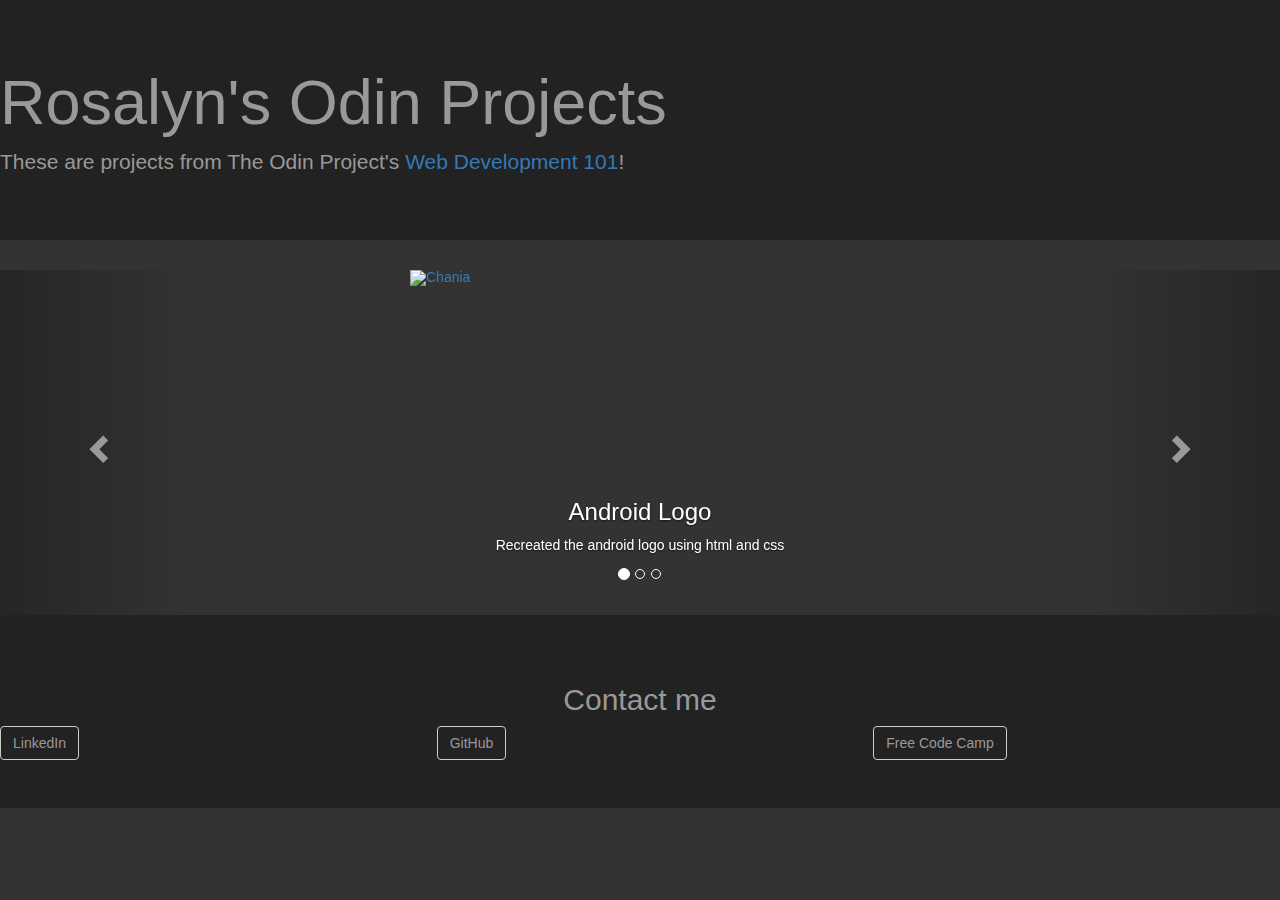
==== index.html @ 5a9f5257 "added index.html for github pages" ====
<!DOCTYPE html>
<html>
<head>
  <title>Rosalyn's Odin Projects</title>
  <link rel="stylesheet" href="https://maxcdn.bootstrapcdn.com/bootstrap/3.3.7/css/bootstrap.min.css">
  <link rel="stylesheet" href="index.css">
</head>
<body>
  <div class="jumbotron">
    <a name="about"></a>
    <h1>Rosalyn's Odin Projects</h1>
    <p>
      These are projects from The Odin Project's<a href='https://www.theodinproject.com/courses/web-development-101' target='_blank'> Web Development 101</a>!
    </p>
  </div>
  <div id="myCarousel" class="carousel slide" data-ride="carousel">
    <a name="portfolio"></a>
    <!-- Indicators -->
    <ol class="carousel-indicators">
      <li data-target="#myCarousel" data-slide-to="0" class="active"></li>
      <li data-target="#myCarousel" data-slide-to="1"></li>
      <li data-target="#myCarousel" data-slide-to="2"></li>
    </ol>

    <!-- Wrapper for slides -->
    <div class="carousel-inner" role="listbox">
      <div class="item active">
        <a href='./android_logo/android.html' target='_blank'>
          <img class="img-responsive center-block" src="https://cloud.githubusercontent.com/assets/4175038/10569415/91d0e8aa-75da-11e5-8e01-46bbf9f18576.png" alt="Chania" width="460" height="345">
          <div class="carousel-caption">
            <h3>Android Logo</h3>
            <p>Recreated the android logo using html and css</p>
          </div>
        </a>
      </div>

      <div class="item">
        <a href='./etch_a_sketch/index.html'>
          <img class="img-responsive center-block" src="https://cloud.githubusercontent.com/assets/4175038/10569417/95b2639a-75da-11e5-82be-3dcb3bb8c287.png" alt="Chania" width="460" height="345">
          <div class="carousel-caption">
            <h3>Etch a Sketch</h3>
            <p>Created a basic etch a sketch using html, css, and jquery</p>
          </div>
        </a>
      </div>

      <div class="item">
        <a href='./google_homepage/index.html'>
          <img class="img-responsive center-block" src="https://cloud.githubusercontent.com/assets/4175038/10569418/99cf8930-75da-11e5-8f45-c559a32623e7.png" alt="Flower" width="460" height="345">
          <div class="carousel-caption">
            <h3>Google Page</h3>
            <p>Recreated the google page using html and css</p>
          </div>
        </a>
      </div>
    </div>

    <!-- Left and right controls -->
    <a class="left carousel-control" href="#myCarousel" role="button" data-slide="prev">
      <span class="glyphicon glyphicon-chevron-left" aria-hidden="true"></span>
      <span class="sr-only">Previous</span>
    </a>
    <a class="right carousel-control" href="#myCarousel" role="button" data-slide="next">
      <span class="glyphicon glyphicon-chevron-right" aria-hidden="true"></span>
      <span class="sr-only">Next</span>
    </a>
  </div>
  <div class='jumbotron'>
    <a name='contact'></a>
    <h2 class='text-center'>Contact me</h2>
    <div class='row'>
      <div class='col-md-4'>
        <a role='button' class='btn btn-default' href='https://www.linkedin.com/in/rosalyngoh
          ' target='_blank'>LinkedIn</a>
      </div>
      <div class='col-md-4'>
        <a role='button' class='btn btn-default' href='https://www.github.com/Simmiah' target='_blank'>GitHub</a>
      </div>
      <div class='col-md-4'>
        <a role='button' class='btn btn-default' href='https://freecodecamp.com/simmiah' target='_blank'>Free Code Camp</a>
      </div>
    </div>
  </div>
</div>
    <script src="https://ajax.googleapis.com/ajax/libs/jquery/3.2.1/jquery.min.js"></script>
    <script src="https://maxcdn.bootstrapcdn.com/bootstrap/3.3.7/js/bootstrap.min.js"></script>
</body>
</html>
---- index.css ----
body {
  background-color: #333;
}

.jumbotron {
  background-color: #222;
  color: #999;
}

.btn {
  background-color: #222;
  color: #999;
}
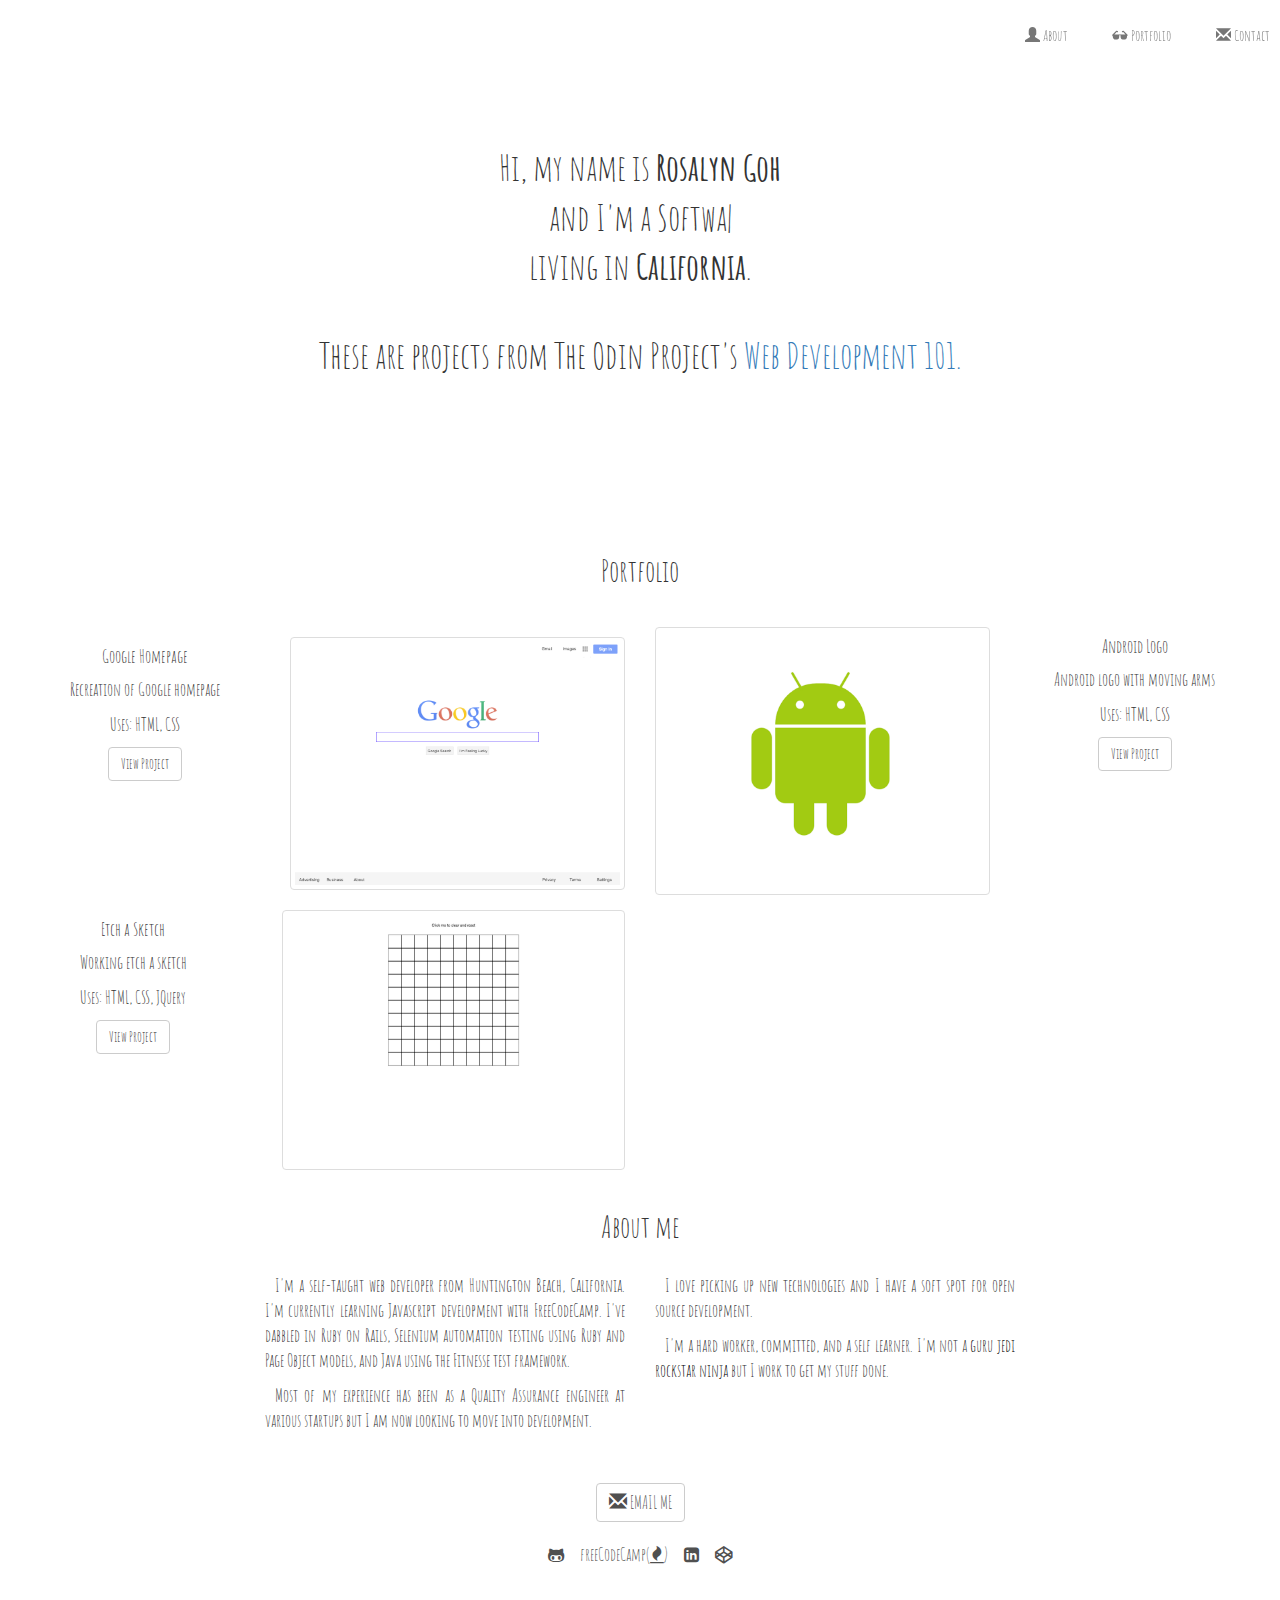
==== commit f41e406d: "updated all of main landing page" ====
--- a/index.html
+++ b/index.html
@@ -1,88 +1,134 @@
 <!DOCTYPE html>
 <html>
 <head>
-  <title>Rosalyn's Odin Projects</title>
-  <link rel="stylesheet" href="https://maxcdn.bootstrapcdn.com/bootstrap/3.3.7/css/bootstrap.min.css">
+  <meta charset="utf-8">
+  <meta http-equiv="X-UA-Compatible" content="IE=edge">
+  <meta name="viewport" content="width=device-width, initial-scale=1">
+  <!-- Bootstrap 3.3.7 -->
+  <link rel="stylesheet" href="https://maxcdn.bootstrapcdn.com/bootstrap/3.3.7/css/bootstrap.min.css" integrity="sha384-BVYiiSIFeK1dGmJRAkycuHAHRg32OmUcww7on3RYdg4Va+PmSTsz/K68vbdEjh4u" crossorigin="anonymous">
+  <link rel="stylesheet" href="https://cdnjs.cloudflare.com/ajax/libs/font-awesome/4.7.0/css/font-awesome.min.css">
+  <link href="https://fonts.googleapis.com/css?family=Amatic+SC" rel="stylesheet">
   <link rel="stylesheet" href="index.css">
+  <title>Rosalyn Goh Odin Projects</title>
 </head>
 <body>
-  <div class="jumbotron">
-    <a name="about"></a>
-    <h1>Rosalyn's Odin Projects</h1>
-    <p>
-      These are projects from The Odin Project's<a href='https://www.theodinproject.com/courses/web-development-101' target='_blank'> Web Development 101</a>!
-    </p>
+  <nav class="navbar navbar-default navbar-fixed-top">
+    <!-- Brand and toggle get grouped for better mobile display -->
+    <div class="navbar-header">
+      <button type="button" class="navbar-toggle collapsed" data-toggle="collapse" data-target="#navbar" aria-expanded="false">
+        <span class="sr-only">Toggle navigation</span>
+        <span class="icon-bar"></span>
+        <span class="icon-bar"></span>
+        <span class="icon-bar"></span>
+      </button>
+      <a class="navbar-brand" href="#" title="Rosalyn Goh">Rosalyn Goh</a>
+    </div>
+    <!-- Collect the nav links, forms, and other content for toggling -->
+    <div class="collapse navbar-collapse" id="navbar">
+      <ul class="nav navbar-nav navbar-right">
+        <li><a href="#about" title="about"><span class="glyphicon glyphicon-user" aria-hidden="true"></span> About</a></li>
+        <li><a href="#portfolio" title="portfolio"><span class="glyphicon glyphicon-sunglasses" aria-hidden="true"></span> Portfolio</a></li>
+        <li><a href="#contact" title="contact"><span class="glyphicon glyphicon-envelope" aria-hidden="true"></span> Contact</a></li>
+      </ul>
+    </div><!-- /.navbar-collapse -->
+  </nav>
+  <div id="home" class="container-fluid">
+    <h1 class="text-center">
+      <p>Hi, my name is <strong>Rosalyn Goh</strong></p>
+      <p>and I'm <span class="element"></span></p>
+      <p>living in <strong>California</strong>.</p>
+      <br/>
+      <p>These are projects from The Odin Project's<a href="https://www.theodinproject.com/courses/web-development-101"> Web Development 101.</a></p>
+    </h1>
   </div>
-  <div id="myCarousel" class="carousel slide" data-ride="carousel">
-    <a name="portfolio"></a>
-    <!-- Indicators -->
-    <ol class="carousel-indicators">
-      <li data-target="#myCarousel" data-slide-to="0" class="active"></li>
-      <li data-target="#myCarousel" data-slide-to="1"></li>
-      <li data-target="#myCarousel" data-slide-to="2"></li>
-    </ol>
 
-    <!-- Wrapper for slides -->
-    <div class="carousel-inner" role="listbox">
-      <div class="item active">
-        <a href='./android_logo/android.html' target='_blank'>
-          <img class="img-responsive center-block" src="https://cloud.githubusercontent.com/assets/4175038/10569415/91d0e8aa-75da-11e5-8e01-46bbf9f18576.png" alt="Chania" width="460" height="345">
-          <div class="carousel-caption">
-            <h3>Android Logo</h3>
-            <p>Recreated the android logo using html and css</p>
+  <div id="portfolio">
+    <h2 class="text-center">Portfolio</h2>
+    <div class="container-fluid">
+      <div class="row portfolio-projects">
+        <div class="col-md-6">
+          <div class="row">
+            <div class="col-sm-5 text-center portfolio-projects--desc">
+              <h4>Google Homepage</h4>
+              <p>Recreation of Google homepage</p>
+              <p>Uses: HTML, CSS</p>
+              <a class="btn btn-default" href="./google_homepage/index.html" title="google homepage" role="button">View Project</a>
+            </div>
+            <div class="col-sm-7 text-center portfolio-projects--image">
+              <img class="img-thumbnail" src="./assets/google_homepage.png" alt="google homepage">
+            </div>
           </div>
-        </a>
-      </div>
-
-      <div class="item">
-        <a href='./etch_a_sketch/index.html'>
-          <img class="img-responsive center-block" src="https://cloud.githubusercontent.com/assets/4175038/10569417/95b2639a-75da-11e5-82be-3dcb3bb8c287.png" alt="Chania" width="460" height="345">
-          <div class="carousel-caption">
-            <h3>Etch a Sketch</h3>
-            <p>Created a basic etch a sketch using html, css, and jquery</p>
+        </div>
+        <div class="col-md-6">
+          <div class="row">
+            <div class="col-sm-5 text-center pull-right-sm">
+              <h4>Android Logo</h4>
+              <p>Android logo with moving arms</p>
+              <p>Uses: HTML, CSS</p>
+              <a class="btn btn-default" href="./android_logo/android.html" title="android logo" role="button">View Project</a>
+            </div>
+            <div class="col-sm-7 text-center pull-right-sm">
+              <img class="img-thumbnail" src="./assets/android_logo.png" alt="android logo">
+            </div>
           </div>
-        </a>
-      </div>
-
-      <div class="item">
-        <a href='./google_homepage/index.html'>
-          <img class="img-responsive center-block" src="https://cloud.githubusercontent.com/assets/4175038/10569418/99cf8930-75da-11e5-8f45-c559a32623e7.png" alt="Flower" width="460" height="345">
-          <div class="carousel-caption">
-            <h3>Google Page</h3>
-            <p>Recreated the google page using html and css</p>
-          </div>
-        </a>
+        </div>
       </div>
     </div>
-
-    <!-- Left and right controls -->
-    <a class="left carousel-control" href="#myCarousel" role="button" data-slide="prev">
-      <span class="glyphicon glyphicon-chevron-left" aria-hidden="true"></span>
-      <span class="sr-only">Previous</span>
-    </a>
-    <a class="right carousel-control" href="#myCarousel" role="button" data-slide="next">
-      <span class="glyphicon glyphicon-chevron-right" aria-hidden="true"></span>
-      <span class="sr-only">Next</span>
-    </a>
-  </div>
-  <div class='jumbotron'>
-    <a name='contact'></a>
-    <h2 class='text-center'>Contact me</h2>
-    <div class='row'>
-      <div class='col-md-4'>
-        <a role='button' class='btn btn-default' href='https://www.linkedin.com/in/rosalyngoh
-          ' target='_blank'>LinkedIn</a>
-      </div>
-      <div class='col-md-4'>
-        <a role='button' class='btn btn-default' href='https://www.github.com/Simmiah' target='_blank'>GitHub</a>
-      </div>
-      <div class='col-md-4'>
-        <a role='button' class='btn btn-default' href='https://freecodecamp.com/simmiah' target='_blank'>Free Code Camp</a>
+    <div class="container-fluid">
+      <div class="row">
+        <div class="col-md-6">
+          <div class="row">
+            <div class="col-sm-5 text-center">
+              <h4>Etch a Sketch</h4>
+              <p>Working etch a sketch</p>
+              <p>Uses: HTML, CSS, JQuery</p>
+              <a class="btn btn-default" href="./etch_a_sketch/index.html" title="etch a sketch" role="button">View Project</a>
+            </div>
+            <div class="col-sm-7 text-center">
+              <img class="img-thumbnail" src="./assets/etch_a_sketch.png" alt="etch a sketch">
+            </div>
+          </div>
+        </div>
       </div>
     </div>
   </div>
-</div>
-    <script src="https://ajax.googleapis.com/ajax/libs/jquery/3.2.1/jquery.min.js"></script>
-    <script src="https://maxcdn.bootstrapcdn.com/bootstrap/3.3.7/js/bootstrap.min.js"></script>
+
+  <div id="about" class="container-fluid">
+    <h2 class="text-center">About me</h2>
+    <div class="container">
+      <div class="row">
+        <div class="col-md-4 col-md-offset-2 col-sm-12">
+          <p class="text-justify">I'm a self-taught web developer from Huntington Beach, California.  I'm currently learning Javascript development with FreeCodeCamp.  I've dabbled in Ruby on Rails, Selenium automation testing using Ruby and Page Object models, and Java using the Fitnesse test framework.</p>
+          <p class="text-justify">Most of my experience has been as a Quality Assurance engineer at various startups but I am now looking to move into development.</p>
+        </div>
+        <div class="col-md-4 col-sm-12">
+          <p class="text-justify">I love picking up new technologies and I have a soft spot for open source development.</p>
+          <p class="text-justify">I'm a hard worker, committed, and a self learner.  I'm not a <a href="http://www.marcensign.com/stop-calling-yourself-a-guru-jedi-rock-star-and-ninja-unless-you-are-a-guru-jedi-rock-star-or-ninja/" title="guru jedi rockstar ninja">guru jedi rockstar ninja</a> but I work to get my stuff done.</p>
+        </div>
+      </div>
+    </div>
+  </div>
+  <div id="contact">
+    <div class="container-fluid text-center">
+      <a class="text-uppercase btn btn-default" href="mailto:rosalyn.goh@gmail.com" title="Email me"><span class="glyphicon glyphicon-envelope" aria-hidden="true"></span> Email me</a>
+      <br/>
+      <br/>
+      <p class="text-center">
+        <a href="https://github.com/Simmiah" title="github"><i class="fa fa-github-alt" aria-hidden="true"></i></a>
+        &nbsp;&nbsp;&nbsp;&nbsp;&nbsp;&nbsp;
+        <a href="https://www.freecodecamp.org/simmiah" title="freecodecamp">freeCodeCamp(<i class="fa fa-fire" aria-hidden="true"></i>)</a>
+        &nbsp;&nbsp;&nbsp;&nbsp;&nbsp;&nbsp;
+        <a href="https://www.linkedin.com/in/rosalyngoh" title="linkedin"><i class="fa fa-linkedin-square" aria-hidden="true"></i></a>
+        &nbsp;&nbsp;&nbsp;&nbsp;&nbsp;&nbsp;
+        <a href="https://codepen.io/Simmiah" title="codepen"><i class="fa fa-codepen" aria-hidden="true"></i></a>
+      </p>
+    </div>
+  </div>
+
+  <!-- jQuery (necessary for Bootstrap's JavaScript plugins) -->
+  <script src="https://ajax.googleapis.com/ajax/libs/jquery/1.12.4/jquery.min.js"></script>
+  <!-- Include all compiled plugins (below), or include individual files as needed -->
+  <script src="https://maxcdn.bootstrapcdn.com/bootstrap/3.3.7/js/bootstrap.min.js" integrity="sha384-Tc5IQib027qvyjSMfHjOMaLkfuWVxZxUPnCJA7l2mCWNIpG9mGCD8wGNIcPD7Txa" crossorigin="anonymous"></script>
+  <script src="index.js"></script>
 </body>
 </html>
--- a/index.css
+++ b/index.css
@@ -1,13 +1,80 @@
 body {
-  background-color: #333;
+  font-family: 'Amatic SC', cursive;
 }
 
-.jumbotron {
-  background-color: #222;
-  color: #999;
+.navbar {
+  height: 70px;
+  background-color: transparent;
+  border: none;
+  font-size: 1.10em;
 }
 
-.btn {
-  background-color: #222;
-  color: #999;
+.navbar.solid {
+  background-color: #ffffff;
+  transition: background-color 1s;
 }
+
+.navbar.solid .navbar-brand {
+  display: inline-block;
+}
+
+.navbar-brand {
+  display: none;
+  margin-top: 10px;
+}
+
+.navbar-nav > li > a {
+  margin: 10px 10px 5px 5px;
+}
+
+#home {
+  padding: 10% 0 10% 0;
+}
+
+#portfolio h2 {
+  padding: 20px 0;
+}
+
+#portfolio p {
+  font-size: 1.25em;
+}
+
+.portfolio-projects {
+  margin: 10px 0px;
+}
+
+.portfolio-projects--desc {
+  margin: 10px 0px;
+}
+
+.portfolio-projects--image {
+  margin: 10px 0px;
+}
+
+#about h2 {
+  padding: 20px 0;
+}
+
+#about p {
+  text-indent: 10px;
+  font-size: 1.25em;
+}
+
+#about a {
+  color: #000000;
+}
+
+#contact {
+  padding: 40px 0;
+}
+
+#contact a {
+  color: #505050;
+  font-size: 1.25em;
+}
+
+@media (min-width: 768px) {
+  .pull-right-sm {
+    float: right !important;
+  }
+}
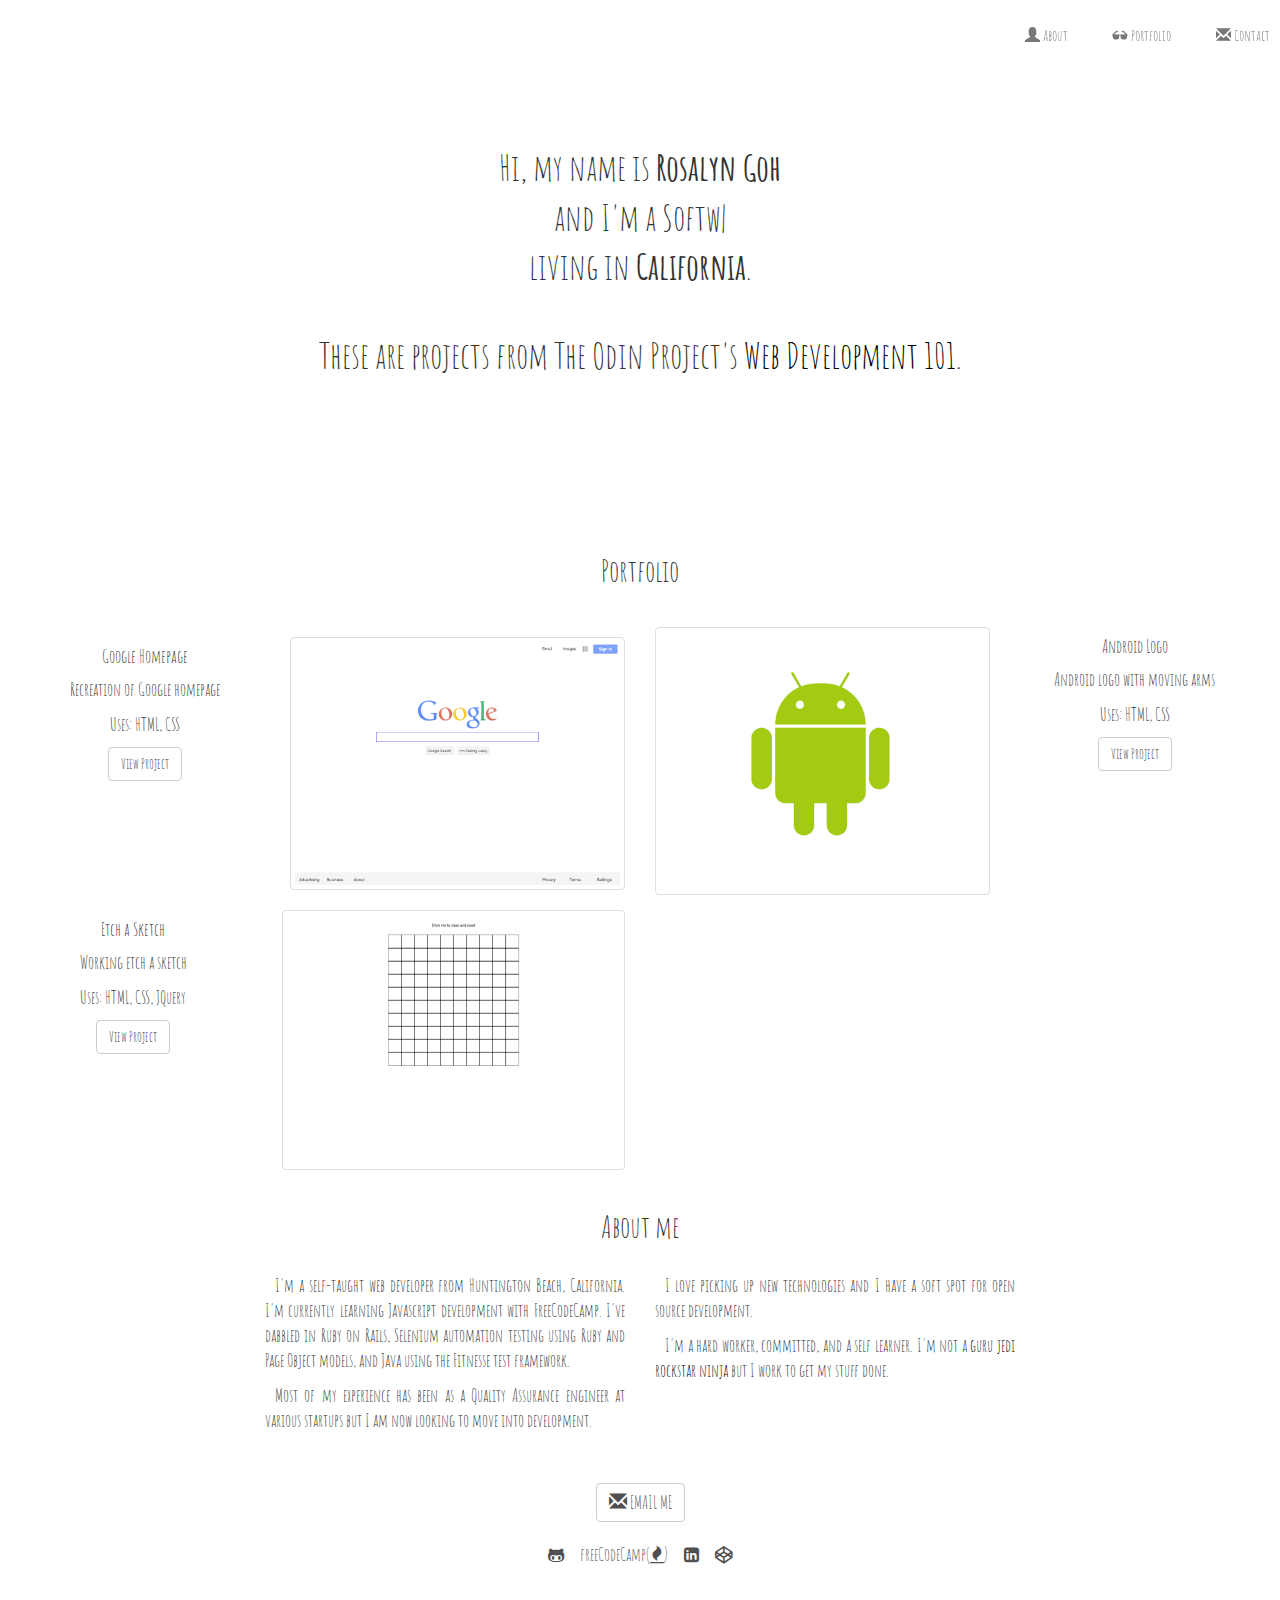
==== commit aea18702: "updated header link to black" ====
--- a/index.html
+++ b/index.html
@@ -38,7 +38,7 @@
       <p>and I'm <span class="element"></span></p>
       <p>living in <strong>California</strong>.</p>
       <br/>
-      <p>These are projects from The Odin Project's<a href="https://www.theodinproject.com/courses/web-development-101"> Web Development 101.</a></p>
+      <p>These are projects from The Odin Project's <a href="https://www.theodinproject.com/courses/web-development-101">Web Development 101.</a></p>
     </h1>
   </div>
 
--- a/index.css
+++ b/index.css
@@ -29,6 +29,10 @@
 
 #home {
   padding: 10% 0 10% 0;
+}
+
+#home a {
+  color: #000000;
 }
 
 #portfolio h2 {
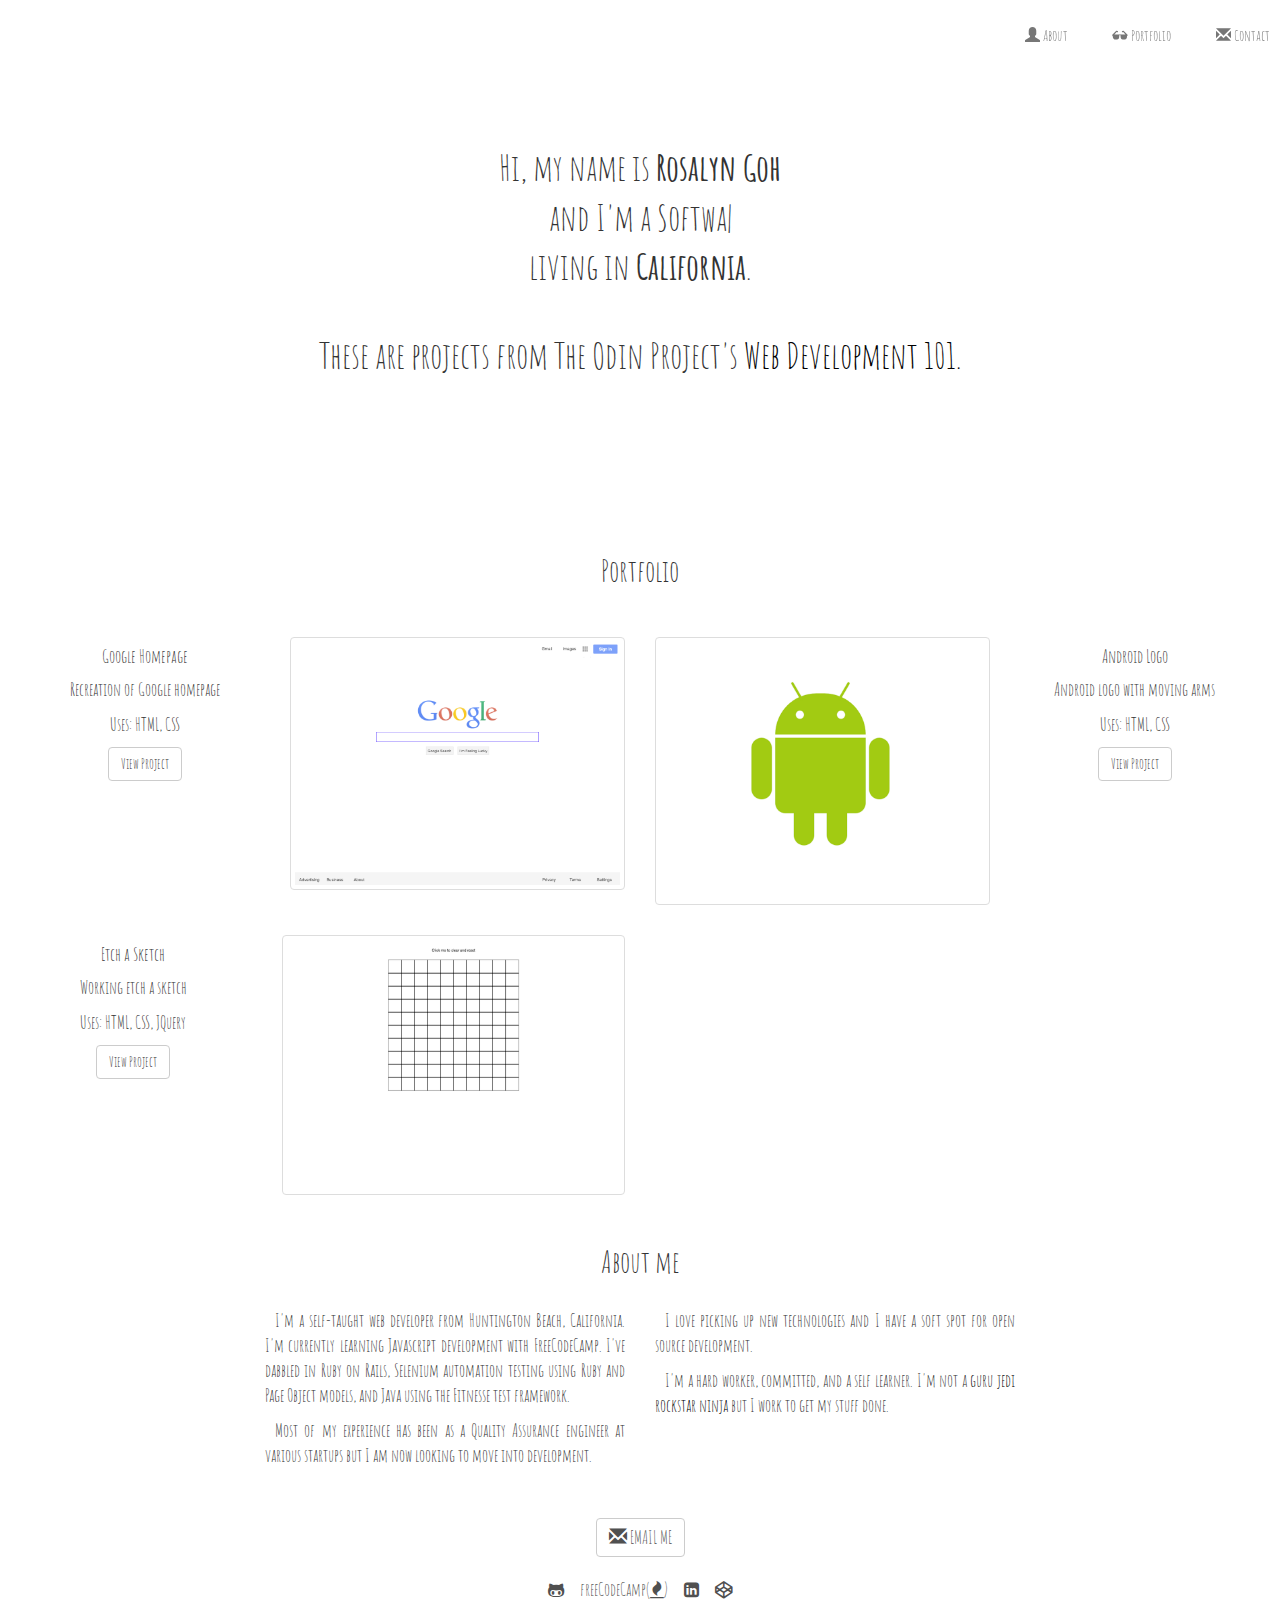
==== commit 682dc111: "fixed a few bugs in mobile view" ====
--- a/index.html
+++ b/index.html
@@ -21,7 +21,7 @@
         <span class="icon-bar"></span>
         <span class="icon-bar"></span>
       </button>
-      <a class="navbar-brand" href="#" title="Rosalyn Goh">Rosalyn Goh</a>
+      <a class="navbar-brand" href="#home" title="Rosalyn Goh">Rosalyn Goh</a>
     </div>
     <!-- Collect the nav links, forms, and other content for toggling -->
     <div class="collapse navbar-collapse" id="navbar">
@@ -61,13 +61,13 @@
         </div>
         <div class="col-md-6">
           <div class="row">
-            <div class="col-sm-5 text-center pull-right-sm">
+            <div class="col-sm-5 text-center pull-right-sm portfolio-projects--desc">
               <h4>Android Logo</h4>
               <p>Android logo with moving arms</p>
               <p>Uses: HTML, CSS</p>
               <a class="btn btn-default" href="./android_logo/android.html" title="android logo" role="button">View Project</a>
             </div>
-            <div class="col-sm-7 text-center pull-right-sm">
+            <div class="col-sm-7 text-center pull-right-sm portfolio-projects--image">
               <img class="img-thumbnail" src="./assets/android_logo.png" alt="android logo">
             </div>
           </div>
@@ -78,13 +78,13 @@
       <div class="row">
         <div class="col-md-6">
           <div class="row">
-            <div class="col-sm-5 text-center">
+            <div class="col-sm-5 text-center portfolio-projects--desc">
               <h4>Etch a Sketch</h4>
               <p>Working etch a sketch</p>
               <p>Uses: HTML, CSS, JQuery</p>
               <a class="btn btn-default" href="./etch_a_sketch/index.html" title="etch a sketch" role="button">View Project</a>
             </div>
-            <div class="col-sm-7 text-center">
+            <div class="col-sm-7 text-center portfolio-projects--image">
               <img class="img-thumbnail" src="./assets/etch_a_sketch.png" alt="etch a sketch">
             </div>
           </div>
--- a/index.css
+++ b/index.css
@@ -3,7 +3,6 @@
 }
 
 .navbar {
-  height: 70px;
   background-color: transparent;
   border: none;
   font-size: 1.10em;
@@ -15,12 +14,11 @@
 }
 
 .navbar.solid .navbar-brand {
-  display: inline-block;
+  display: inline;
 }
 
 .navbar-brand {
   display: none;
-  margin-top: 10px;
 }
 
 .navbar-nav > li > a {
